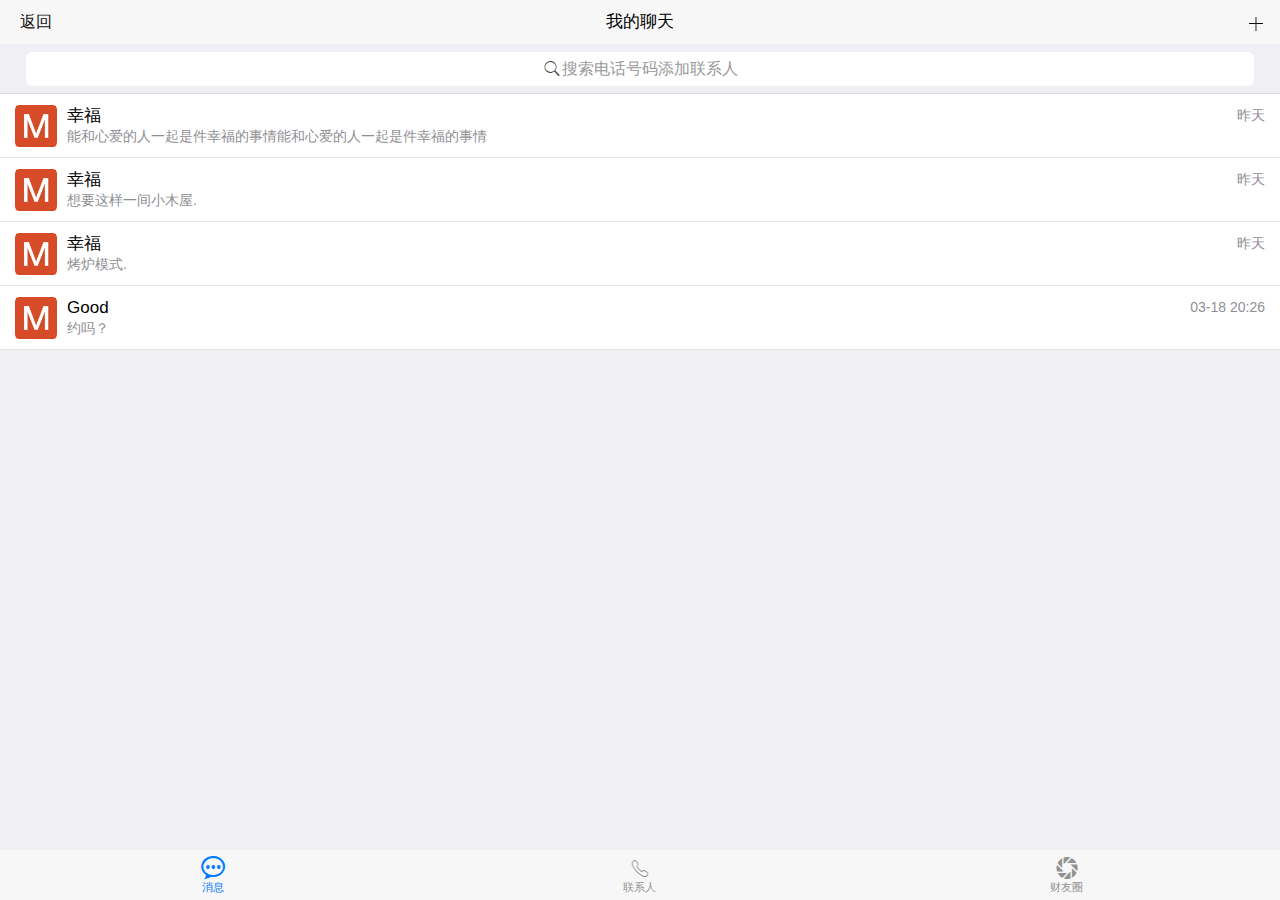
==== index.html @ 716fca30 "Add files via upload" ====
<!DOCTYPE html>
<html>
<head>
    <meta charset="utf-8">
    <meta name="viewport" content="width=device-width,initial-scale=1,minimum-scale=1,maximum-scale=1,user-scalable=no" />
    <title></title>
    <script src="js/mui.min.js"></script>
    <link href="css/mui.min.css" rel="stylesheet"/>
    <style>
    	html,body, #im{
    		height: 100%;
    	}
    	#add{
    		width: 140px;
    	}
    	
    	
    	.mui-bar {
		    -webkit-box-shadow: 0 0 0; 
		    box-shadow: 0 0 0; 
		}
		
		/*时间*/
		.time{
			padding-bottom: 10px;
			/*margin-top: 5px;*/
			font-size: 14px;
			color: #8f8f94;
		}
		
		/*下边框铺满整个屏幕*/
		.mui-table-view-cell:after{
			left: 0;
		}
		
		/*搜索框*/
		.mui-search{
			width: 96%;
			margin: 8px auto 0;
			text-align: center;
		}
		
		input[type='search'] {
			background: #fff;
		}
		
		#add .mui-table-view-cell:after{
			left: 15px;
			right: 15px;
			opacity: .5;
		}
		
		/*下拉菜单三角*/
		
		.mui-popover .mui-popover-arrow:after{
			background: #49484B;
		}
		
		.mui-table-view-cell>a:not(.mui-btn).mui-active{
			background: #49484B;
		}
    </style>
    
</head>
<body id='body'>
	<div id="im" style='position: relative;z-index: 99;'>
		<header class="mui-bar mui-bar-nav">
			<button type="button" class="mui-left mui-btn  mui-btn-link mui-btn-nav mui-pull-left quit"
				style="margin-left: 10px;color:#101010;">返回
				<!--<span class="mui-icon mui-icon-left-nav"></span>-->
			</button>
		    <!--<a class="mui-action-back mui-icon mui-icon-left-nav mui-pull-left"></a>-->
		    <h1 class="mui-title">我的聊天</h1>
		    <a class="mui-pull-right" href="#add" id='open-add'>
				<span class="mui-icon mui-icon mui-icon-plusempty" style='color: rgb(16,16,16);font-size: 28px;'></span>
			</a>
		</header>
		<div class="mui-content">
		    <div class="msg-list">
				<div class="mui-input-row mui-search">
					<input type="search" class="mui-input-clear key-hide" placeholder="搜索电话号码添加联系人">
				</div>
				<ul class="mui-table-view chat-list" style='margin-top:-7px;'>
				    <li class="mui-table-view-cell mui-media">
				        <a href="javascript:;">
				            <img class="mui-media-object mui-pull-left" src="./img/logo.png" width='60' height="60">
				            <div class="mui-media-body">
				                <span class="nickname">幸福</span><span class="time mui-pull-right">昨天</span>
				                <p class="mui-ellipsis">能和心爱的人一起是件幸福的事情能和心爱的人一起是件幸福的事情</p>
				            </div>
				        </a>
				    </li>
				    <li class="mui-table-view-cell mui-media">
				        <a href="javascript:;">
				            <img class="mui-media-object mui-pull-left" src="./img/logo.png" width='60' height="60">
				            <div class="mui-media-body">
				               	<span class="nickname">幸福</span><span class="time mui-pull-right">昨天</span>
				                <p class="mui-ellipsis">想要这样一间小木屋.</p>
				            </div>
				        </a>
				    </li>
				    <li class="mui-table-view-cell mui-media">
				        <a href="javascript:;">
				            <img class="mui-media-object mui-pull-left" src="./img/logo.png" width='60' height="60">
				            <div class="mui-media-body">
				                <span class="nickname">幸福</span><span class="time mui-pull-right">昨天</span>
				                <p class="mui-ellipsis">烤炉模式.</p>
				            </div>
				        </a>
				    </li>
				    <chat-list :list='list'></chat-list>
				</ul>
			</div>
		</div>
		<nav class="mui-bar mui-bar-tab">
		    <a class="mui-tab-item mui-active" href="index.html">
		        <span class="mui-icon mui-icon mui-icon-chat"></span>
		        <span class="mui-tab-label">消息</span>
		    </a>
		    <a class="mui-tab-item" href="view/contacts.html">
		        <span class="mui-icon mui-icon-phone"></span>
		        <span class="mui-tab-label">联系人</span>
		    </a>
		    <a class="mui-tab-item" href="view/circle.html">   
		        <span class="mui-icon mui-icon mui-icon-pengyouquan"></span>
		        <span class="mui-tab-label">财友圈</span>
		    </a>
		</nav>
		
	</div>
	<div id="add" class="mui-popover">
		<div class="mui-scroll-wrapper" style="overflow: visible;z-index: 1001;">
		    <div class="mui-scroll" style='top:-12px;'>
			    <ul class="mui-table-view" 
			    	style='color:#eee;border-radius:3px;background: #49484B;text-align: center;'>
			    	<li class="mui-table-view-cell"><a href="#">发起群聊</a></li>
			    	<li class="mui-table-view-cell"><a href="#">添加朋友</a></li>
			    	<li class="mui-table-view-cell"><a href="#">设置</a></li>
			    </ul>
			</div>
		</div>
	</div>

	<script src="./js/zepto.min.js" type="text/javascript" charset="utf-8"></script>
	<script src="js/vue.min.js" type="text/javascript" charset="utf-8"></script>
	<script src="components/chat-list.js" type="text/javascript" charset="utf-8"></script>
	
	<script type="text/javascript" charset="utf-8">
		void function(doc) {
			function getHtmlFontSize() {
				var w = window.innerWidth;
				var html = document.getElementsByTagName('html')[0];
				html.style.fontSize = w / 20 + 'px'
			}
			 
			window.onload = function() {
				getHtmlFontSize();
				
			}
	
			window.onresize = function() {
				getHtmlFontSize();
			} 
			 
			var add = new Vue({
				el: '#add',
				data: function() {
					return {}
				},
				
				mounted: function() {
//					console.log(this)
				}
			})
			
			var str = '约吗？';
			var vm = new Vue({
				el: '#im',
				data: function(){
					return {
						list: {
							imgUrl: './img/logo.png',
							chatName: 'Good',
							lastMsg: str,
							time: '03-18 20:26'
						}
					}
				},
				created: function() {

				},
				methods: {
//					keyHide: function() {
//						$('.mui-bar-tab').css('display', 'none')
//					}
				},
				
				mounted: function(){
					var viewId = 0;
					mui.plusReady(function() {
						mui.init();
						mui('.mui-bar-tab .mui-tab-item').each(function(i) {
							this.addEventListener('tap', function() {
								switch(i) {
									case 0: 
										viewId = i
										mui.openWindow({
											url: 'index.html',
											id: 'index.html'
										})
									break
									
									case 1:
										viewId = i
										mui.openWindow({
											url: 'view/contacts.html',
											id: 'view/contacts.html',
											styles: {
												top: 0,
												bottom: '49px'
											} 
										})
									break
									
									case 2:
										var _this = this
										mui.openWindow({
											url: 'view/circle.html',
											id: 'view/circle.html',
											styles: {
												top: 0,
												bottom: 0
											}
										})
										setTimeout(function() {
											_this.classList.remove('mui-active')
											mui('.mui-bar-tab .mui-tab-item')[viewId].classList.add('mui-active')
										}, 300)
									break	
								}
							})
						})
						
						mui('.chat-list').on('tap', 'li', function() {
							mui.openWindow({
								url: 'view/im-chat.html',
								id: 'view/im-chat.html',
								styles: {
									
								}
							})
		
						})
						
						mui('#add').on('tap', 'li', function() {
							console.log('1')
							var idx = $(this).index()
							switch(idx) {
								case 0:
									mui.openWindow({
										url: 'view/smagc.html',
										id: 'view/smagc.html',
										styles: {
											
										}
									})
								break;
								
								case 1:
									mui.openWindow({
										url: 'view/add-friend.html',
										id: 'view/add-friend.html',
										styles: {
											
										}
									})
								break;
								
								case 2:
		
									mui.openWindow({
										url: 'view/setting.html',
										id: 'view/setting.html',
										styles: {
											
										}
									})
								break;
							}
							
							mui('#add').popover('hide')
							
						})
		
						$('.key-hide').focus(function() {
							$('.mui-bar-tab').css('display', 'none')
						}).blur(function() {
							$('.mui-bar-tab').css('display', 'table')
						})
						
						// 返回键退出应用
						var firstTapTime = null
						mui('.quit')[0].addEventListener('tap', function() {
							if (!firstTapTime) {
								firstTapTime = new Date().getTime();
								mui.toast('再按一次退出应用');
								setTimeout(function() {
									firstTapTime = null;
								}, 2000);
							} else {
								if (new Date().getTime() - firstTapTime < 2000) {
									plus.runtime.quit();
								}
							}
						})
					})
				},
				components: {
					'chat-list': chatList
				}
			})
		}(document);
    </script>
</body>
</html>
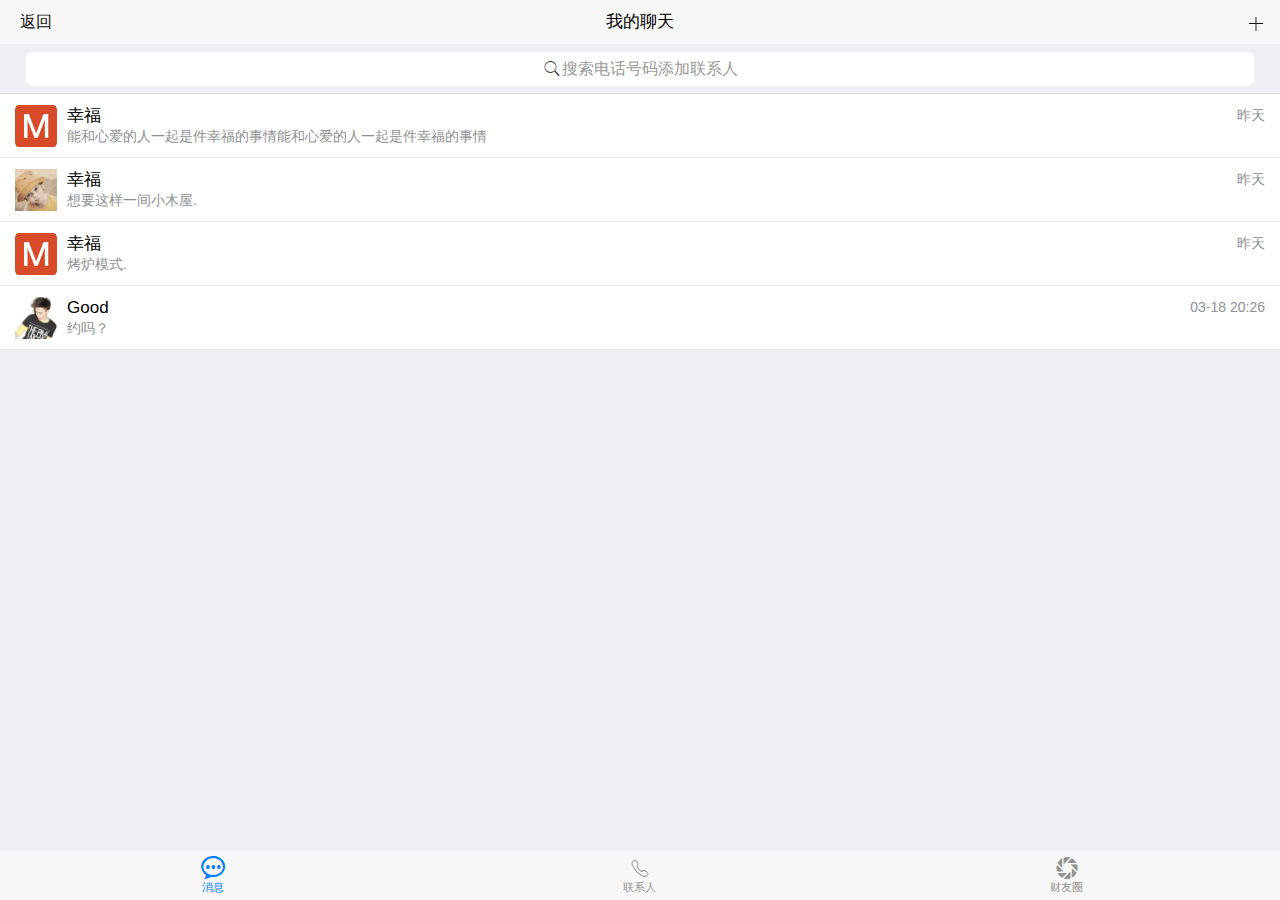
==== commit 0ba38e26: "3/23" ====
--- a/index.html
+++ b/index.html
@@ -70,7 +70,7 @@
 				<!--<span class="mui-icon mui-icon-left-nav"></span>-->
 			</button>
 		    <!--<a class="mui-action-back mui-icon mui-icon-left-nav mui-pull-left"></a>-->
-		    <h1 class="mui-title">我的聊天</h1>
+		    <h1 class="mui-title" @click='open'>我的聊天</h1>
 		    <a class="mui-pull-right" href="#add" id='open-add'>
 				<span class="mui-icon mui-icon mui-icon-plusempty" style='color: rgb(16,16,16);font-size: 28px;'></span>
 			</a>
@@ -92,7 +92,7 @@
 				    </li>
 				    <li class="mui-table-view-cell mui-media">
 				        <a href="javascript:;">
-				            <img class="mui-media-object mui-pull-left" src="./img/logo.png" width='60' height="60">
+				            <img class="mui-media-object mui-pull-left" src="./img/head-img1.jpg" width='60' height="60">
 				            <div class="mui-media-body">
 				               	<span class="nickname">幸福</span><span class="time mui-pull-right">昨天</span>
 				                <p class="mui-ellipsis">想要这样一间小木屋.</p>
@@ -179,7 +179,7 @@
 				data: function(){
 					return {
 						list: {
-							imgUrl: './img/logo.png',
+							imgUrl: './img/head-img2.jpg',
 							chatName: 'Good',
 							lastMsg: str,
 							time: '03-18 20:26'
@@ -190,9 +190,9 @@
 
 				},
 				methods: {
-//					keyHide: function() {
-//						$('.mui-bar-tab').css('display', 'none')
-//					}
+					open: function() {
+						console.log('1')
+					}
 				},
 				
 				mounted: function(){
@@ -318,7 +318,9 @@
 				components: {
 					'chat-list': chatList
 				}
-			})
+			});
+			
+			
 		}(document);
     </script>
 </body>
